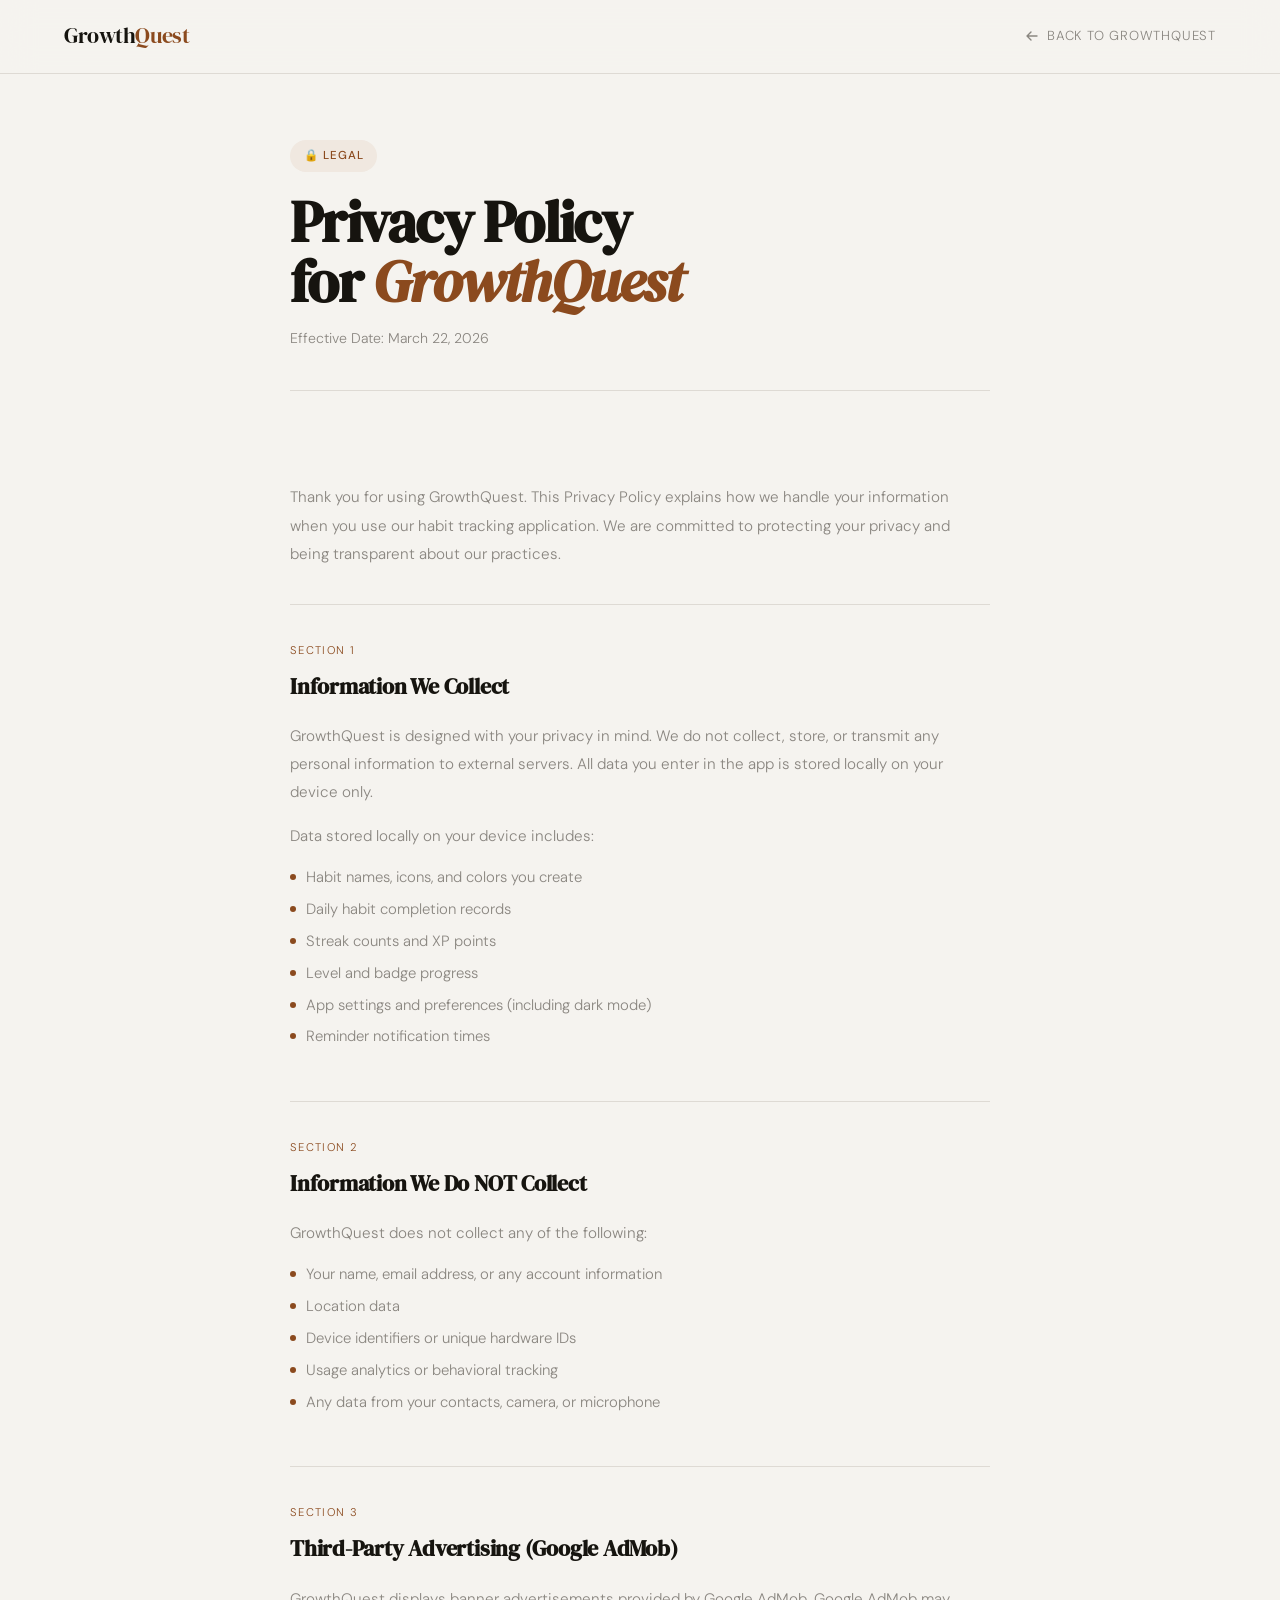
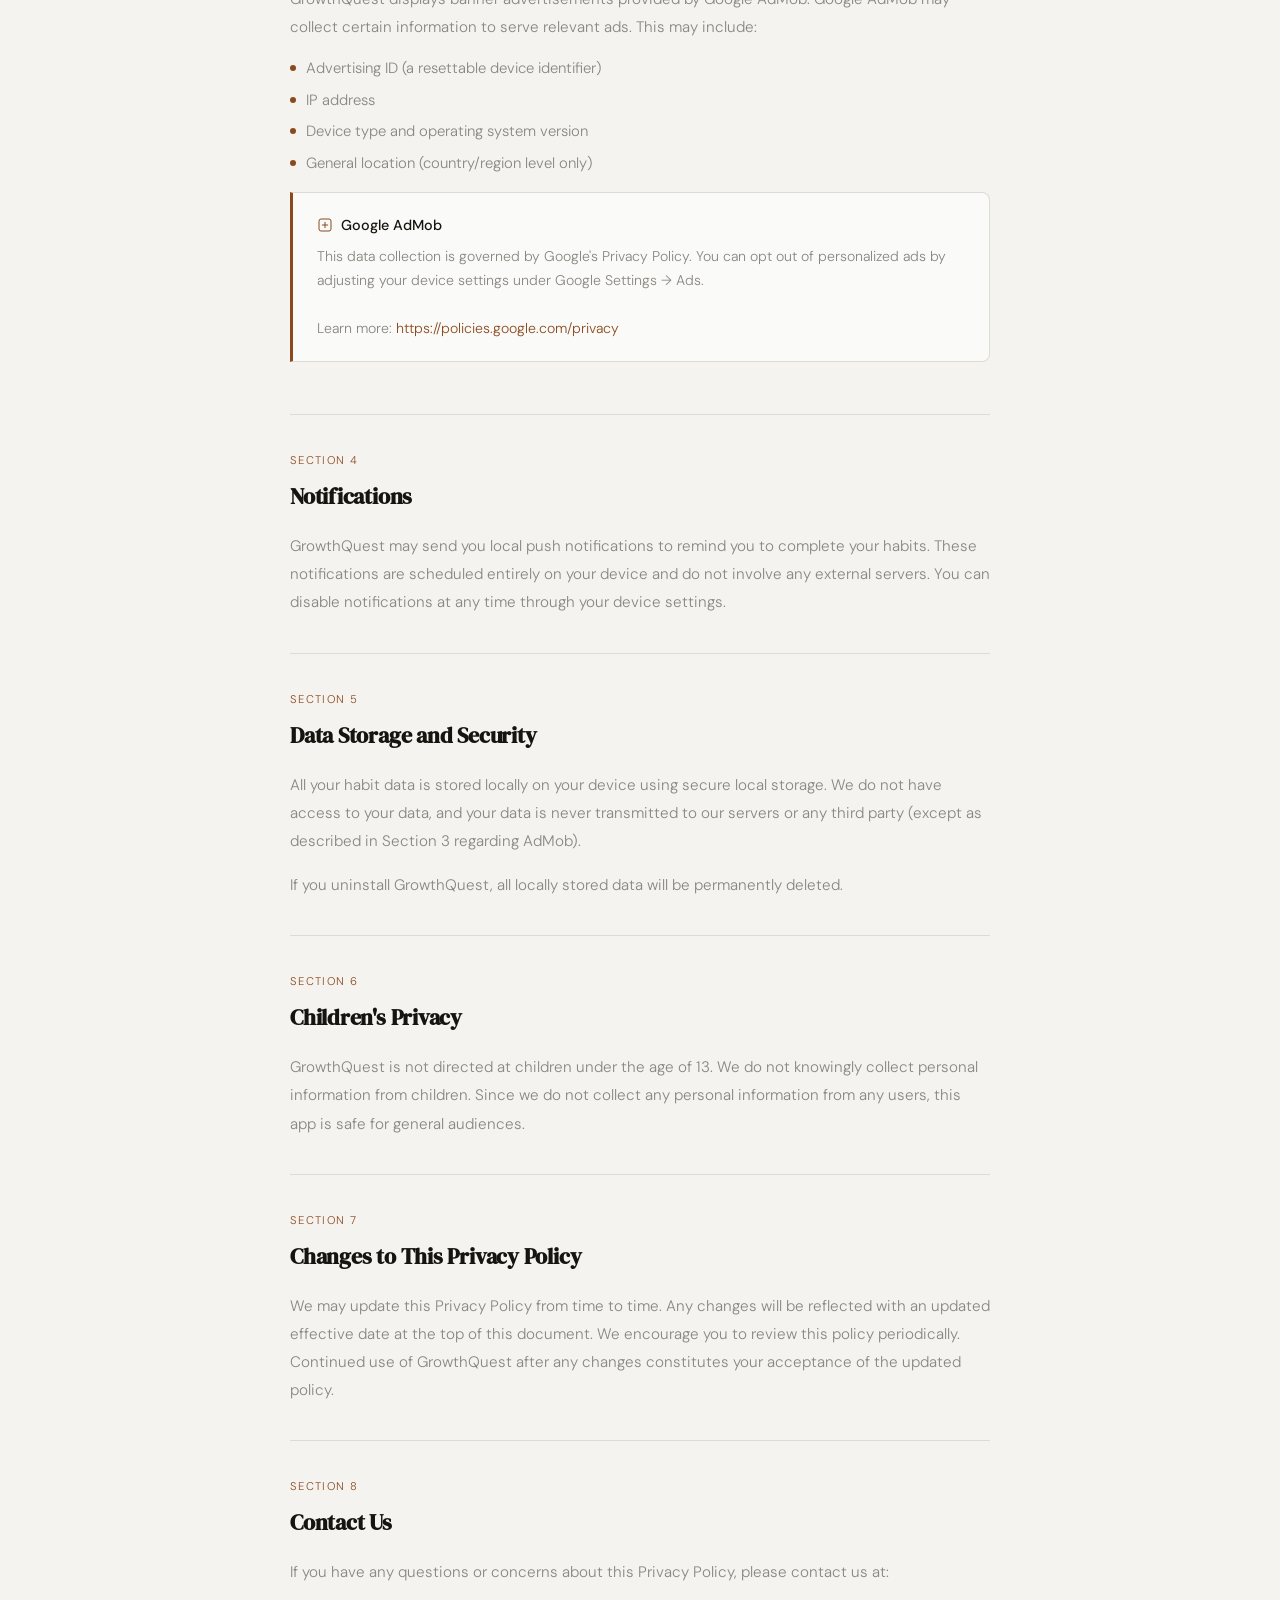
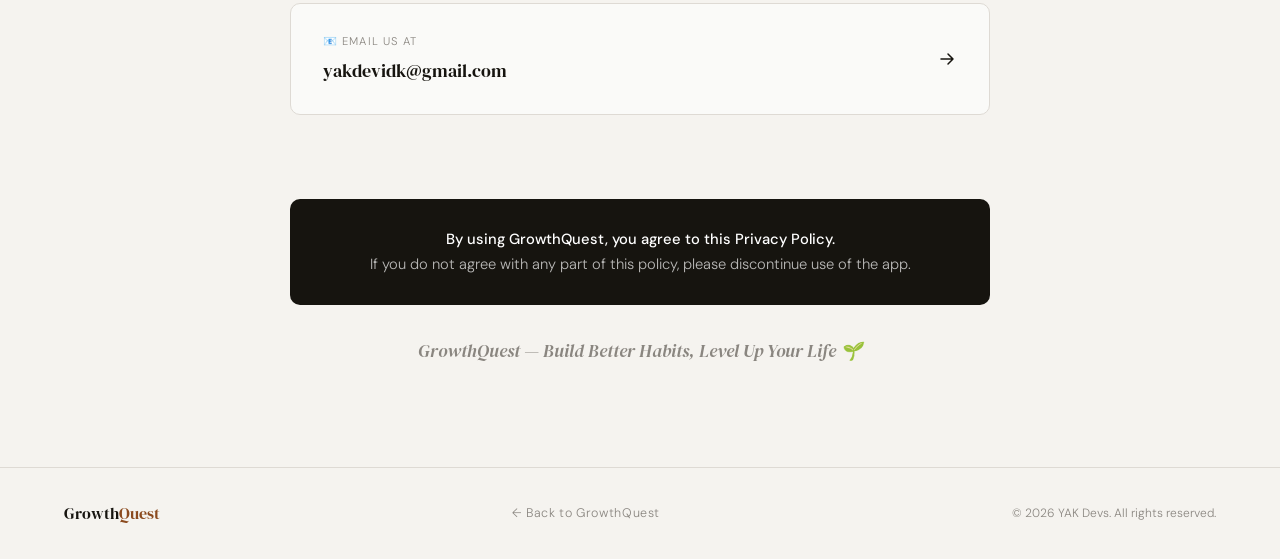
==== growthquest-privacy.html @ d99549c8 "Add files via upload" ====
<!DOCTYPE html>
<html lang="en">
<head>
  <meta charset="UTF-8"/>
  <meta name="viewport" content="width=device-width, initial-scale=1.0"/>
  <title>Privacy Policy – GrowthQuest</title>
  <link href="https://fonts.googleapis.com/css2?family=DM+Serif+Display:ital@0;1&family=DM+Sans:opsz,wght@9..40,300;9..40,400;9..40,500&display=swap" rel="stylesheet"/>
  <style>
    *, *::before, *::after { margin:0; padding:0; box-sizing:border-box; }
    :root {
      --bg: #f5f3ef;
      --ink: #16140f;
      --muted: #8a8680;
      --accent: #8b4a1e;
      --accent2: #c8b560;
      --accent-light: #f0e8e0;
      --border: #dedad4;
      --card: #fafaf8;
    }
    html { scroll-behavior: smooth; }
    body { background: var(--bg); color: var(--ink); font-family: 'DM Sans', sans-serif; font-weight: 300; line-height: 1.7; }

    nav { position: fixed; top:0; left:0; right:0; z-index:100; background: rgba(245,243,239,.92); backdrop-filter: blur(16px); border-bottom: 1px solid var(--border); padding: 18px 64px; display: flex; align-items: center; justify-content: space-between; }
    .nav-logo { font-family: 'DM Serif Display', serif; font-size: 1.35rem; letter-spacing: -.02em; color: var(--ink); text-decoration: none; }
    .nav-logo span { color: var(--accent); }
    .nav-back { display: inline-flex; align-items: center; gap: 8px; font-size: .82rem; letter-spacing: .06em; text-transform: uppercase; color: var(--muted); text-decoration: none; transition: color .2s; }
    .nav-back:hover { color: var(--ink); }
    .nav-back svg { transform: rotate(180deg); }

    .page-wrap { max-width: 780px; margin: 0 auto; padding: 140px 40px 100px; }

    .page-header { margin-bottom: 56px; padding-bottom: 40px; border-bottom: 1px solid var(--border); }
    .page-badge { display: inline-flex; align-items: center; gap: 8px; background: var(--accent-light); color: var(--accent); font-size: .72rem; font-weight: 500; letter-spacing: .08em; text-transform: uppercase; padding: 6px 14px; border-radius: 100px; margin-bottom: 20px; }
    .page-title { font-family: 'DM Serif Display', serif; font-size: clamp(2.4rem, 5vw, 3.6rem); letter-spacing: -.03em; line-height: 1.05; margin-bottom: 14px; }
    .page-title span { color: var(--accent); font-style: italic; }
    .page-meta { font-size: .88rem; color: var(--muted); }

    .policy-body { display: flex; flex-direction: column; gap: 0; }
    .policy-section { padding: 36px 0; border-bottom: 1px solid var(--border); }
    .policy-section:last-child { border-bottom: none; }
    .section-num { font-size: .7rem; letter-spacing: .12em; text-transform: uppercase; color: var(--accent); margin-bottom: 8px; }
    .section-heading { font-family: 'DM Serif Display', serif; font-size: 1.4rem; letter-spacing: -.01em; margin-bottom: 16px; }
    .policy-text { font-size: .95rem; color: var(--muted); line-height: 1.85; margin-bottom: 16px; }
    .policy-text:last-child { margin-bottom: 0; }
    .policy-list { list-style: none; display: flex; flex-direction: column; gap: 8px; margin: 16px 0; }
    .policy-list li { display: flex; align-items: flex-start; gap: 10px; font-size: .93rem; color: var(--muted); line-height: 1.6; }
    .policy-list li::before { content: ''; display: block; width: 6px; height: 6px; background: var(--accent); border-radius: 50%; margin-top: 8px; flex-shrink: 0; }

    .highlight-box { background: var(--card); border: 1px solid var(--border); border-left: 3px solid var(--accent); padding: 20px 24px; border-radius: 0 8px 8px 0; margin: 16px 0; }
    .highlight-box-title { font-weight: 500; font-size: .9rem; color: var(--ink); margin-bottom: 8px; display: flex; align-items: center; gap: 8px; }
    .highlight-box-body { font-size: .88rem; color: var(--muted); line-height: 1.7; }
    .highlight-box-body a { color: var(--accent); text-decoration: none; }
    .highlight-box-body a:hover { text-decoration: underline; }

    .contact-box { background: var(--card); border: 1px solid var(--border); border-radius: 10px; padding: 28px 32px; display: flex; align-items: center; justify-content: space-between; text-decoration: none; color: var(--ink); transition: border-color .2s, background .2s; margin-top: 16px; }
    .contact-box:hover { border-color: var(--accent); background: var(--accent-light); }
    .contact-box-label { font-size: .7rem; letter-spacing: .1em; text-transform: uppercase; color: var(--muted); margin-bottom: 4px; }
    .contact-box-email { font-family: 'DM Serif Display', serif; font-size: 1.15rem; }

    .agree-box { background: var(--ink); color: #fff; border-radius: 10px; padding: 28px 32px; margin-top: 48px; text-align: center; }
    .agree-box p { font-size: .92rem; color: rgba(255,255,255,.7); line-height: 1.7; }
    .agree-box strong { color: #fff; font-weight: 500; }

    .tagline { text-align: center; padding: 32px 0 0; font-family: 'DM Serif Display', serif; font-size: 1.1rem; color: var(--muted); font-style: italic; }

    footer { border-top: 1px solid var(--border); padding: 32px 64px; display: flex; justify-content: space-between; align-items: center; flex-wrap: wrap; gap: 12px; }
    .footer-logo { font-family: 'DM Serif Display', serif; font-size: 1rem; }
    .footer-logo span { color: var(--accent); }
    .footer-copy { font-size: .75rem; color: var(--muted); }
    .footer-back { font-size: .78rem; letter-spacing: .05em; color: var(--muted); text-decoration: none; transition: color .2s; }
    .footer-back:hover { color: var(--ink); }

    @media(max-width:700px){
      nav { padding: 16px 24px; }
      .page-wrap { padding: 110px 24px 80px; }
      footer { padding: 24px; flex-direction: column; text-align: center; }
    }
  </style>
</head>
<body>

<nav>
  <a href="growthquest.html" class="nav-logo">Growth<span>Quest</span></a>
  <a href="growthquest.html" class="nav-back">
    <svg width="14" height="14" viewBox="0 0 14 14" fill="none"><path d="M2 7h10M8 3l4 4-4 4" stroke="currentColor" stroke-width="1.4" stroke-linecap="round" stroke-linejoin="round"/></svg>
    Back to GrowthQuest
  </a>
</nav>

<div class="page-wrap">

  <div class="page-header">
    <div class="page-badge">🔒 Legal</div>
    <h1 class="page-title">Privacy Policy<br>for <span>GrowthQuest</span></h1>
    <p class="page-meta">Effective Date: March 22, 2026</p>
  </div>

  <div class="policy-body">

    <div class="policy-section">
      <p class="policy-text">Thank you for using GrowthQuest. This Privacy Policy explains how we handle your information when you use our habit tracking application. We are committed to protecting your privacy and being transparent about our practices.</p>
    </div>

    <div class="policy-section">
      <div class="section-num">Section 1</div>
      <h2 class="section-heading">Information We Collect</h2>
      <p class="policy-text">GrowthQuest is designed with your privacy in mind. We do not collect, store, or transmit any personal information to external servers. All data you enter in the app is stored locally on your device only.</p>
      <p class="policy-text">Data stored locally on your device includes:</p>
      <ul class="policy-list">
        <li>Habit names, icons, and colors you create</li>
        <li>Daily habit completion records</li>
        <li>Streak counts and XP points</li>
        <li>Level and badge progress</li>
        <li>App settings and preferences (including dark mode)</li>
        <li>Reminder notification times</li>
      </ul>
    </div>

    <div class="policy-section">
      <div class="section-num">Section 2</div>
      <h2 class="section-heading">Information We Do NOT Collect</h2>
      <p class="policy-text">GrowthQuest does not collect any of the following:</p>
      <ul class="policy-list">
        <li>Your name, email address, or any account information</li>
        <li>Location data</li>
        <li>Device identifiers or unique hardware IDs</li>
        <li>Usage analytics or behavioral tracking</li>
        <li>Any data from your contacts, camera, or microphone</li>
      </ul>
    </div>

    <div class="policy-section">
      <div class="section-num">Section 3</div>
      <h2 class="section-heading">Third-Party Advertising (Google AdMob)</h2>
      <p class="policy-text">GrowthQuest displays banner advertisements provided by Google AdMob. Google AdMob may collect certain information to serve relevant ads. This may include:</p>
      <ul class="policy-list">
        <li>Advertising ID (a resettable device identifier)</li>
        <li>IP address</li>
        <li>Device type and operating system version</li>
        <li>General location (country/region level only)</li>
      </ul>
      <div class="highlight-box">
        <div class="highlight-box-title">
          <svg width="16" height="16" viewBox="0 0 24 24" fill="none"><rect x="3" y="3" width="18" height="18" rx="3" stroke="#8b4a1e" stroke-width="1.5"/><path d="M8 12h8M12 8v8" stroke="#8b4a1e" stroke-width="1.5" stroke-linecap="round"/></svg>
          Google AdMob
        </div>
        <div class="highlight-box-body">
          This data collection is governed by Google's Privacy Policy. You can opt out of personalized ads by adjusting your device settings under Google Settings → Ads.
          <br/><br/>
          Learn more: <a href="https://policies.google.com/privacy" target="_blank">https://policies.google.com/privacy</a>
        </div>
      </div>
    </div>

    <div class="policy-section">
      <div class="section-num">Section 4</div>
      <h2 class="section-heading">Notifications</h2>
      <p class="policy-text">GrowthQuest may send you local push notifications to remind you to complete your habits. These notifications are scheduled entirely on your device and do not involve any external servers. You can disable notifications at any time through your device settings.</p>
    </div>

    <div class="policy-section">
      <div class="section-num">Section 5</div>
      <h2 class="section-heading">Data Storage and Security</h2>
      <p class="policy-text">All your habit data is stored locally on your device using secure local storage. We do not have access to your data, and your data is never transmitted to our servers or any third party (except as described in Section 3 regarding AdMob).</p>
      <p class="policy-text">If you uninstall GrowthQuest, all locally stored data will be permanently deleted.</p>
    </div>

    <div class="policy-section">
      <div class="section-num">Section 6</div>
      <h2 class="section-heading">Children's Privacy</h2>
      <p class="policy-text">GrowthQuest is not directed at children under the age of 13. We do not knowingly collect personal information from children. Since we do not collect any personal information from any users, this app is safe for general audiences.</p>
    </div>

    <div class="policy-section">
      <div class="section-num">Section 7</div>
      <h2 class="section-heading">Changes to This Privacy Policy</h2>
      <p class="policy-text">We may update this Privacy Policy from time to time. Any changes will be reflected with an updated effective date at the top of this document. We encourage you to review this policy periodically. Continued use of GrowthQuest after any changes constitutes your acceptance of the updated policy.</p>
    </div>

    <div class="policy-section">
      <div class="section-num">Section 8</div>
      <h2 class="section-heading">Contact Us</h2>
      <p class="policy-text">If you have any questions or concerns about this Privacy Policy, please contact us at:</p>
      <a href="mailto:yakdevidk@gmail.com" class="contact-box">
        <div>
          <div class="contact-box-label">📧 Email us at</div>
          <div class="contact-box-email">yakdevidk@gmail.com</div>
        </div>
        <svg width="20" height="20" viewBox="0 0 20 20" fill="none"><path d="M4 10h12M11 5l5 5-5 5" stroke="currentColor" stroke-width="1.5" stroke-linecap="round" stroke-linejoin="round"/></svg>
      </a>
    </div>

  </div>

  <div class="agree-box">
    <p><strong>By using GrowthQuest, you agree to this Privacy Policy.</strong><br/>If you do not agree with any part of this policy, please discontinue use of the app.</p>
  </div>

  <div class="tagline">GrowthQuest — Build Better Habits, Level Up Your Life 🌱</div>

</div>

<footer>
  <div class="footer-logo">Growth<span>Quest</span></div>
  <a href="growthquest.html" class="footer-back">← Back to GrowthQuest</a>
  <div class="footer-copy">© 2026 YAK Devs. All rights reserved.</div>
</footer>

</body>
</html>
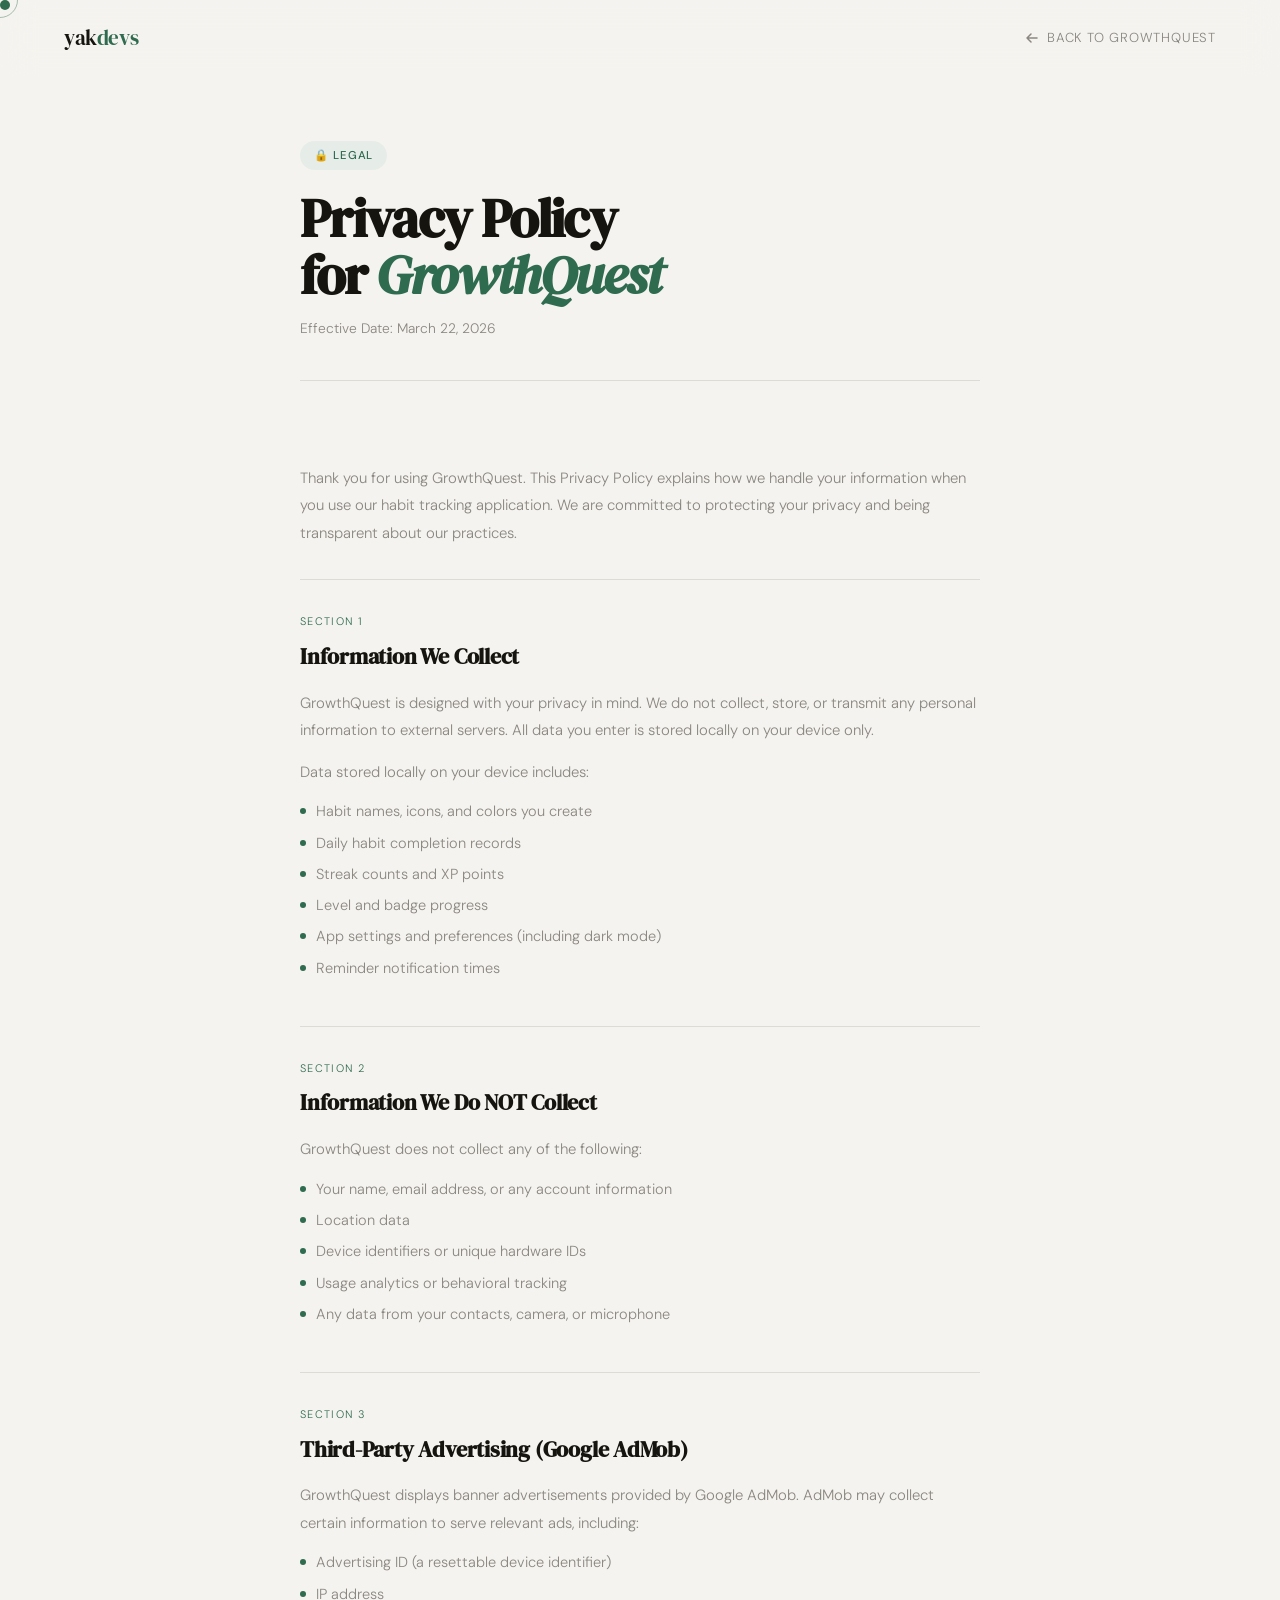
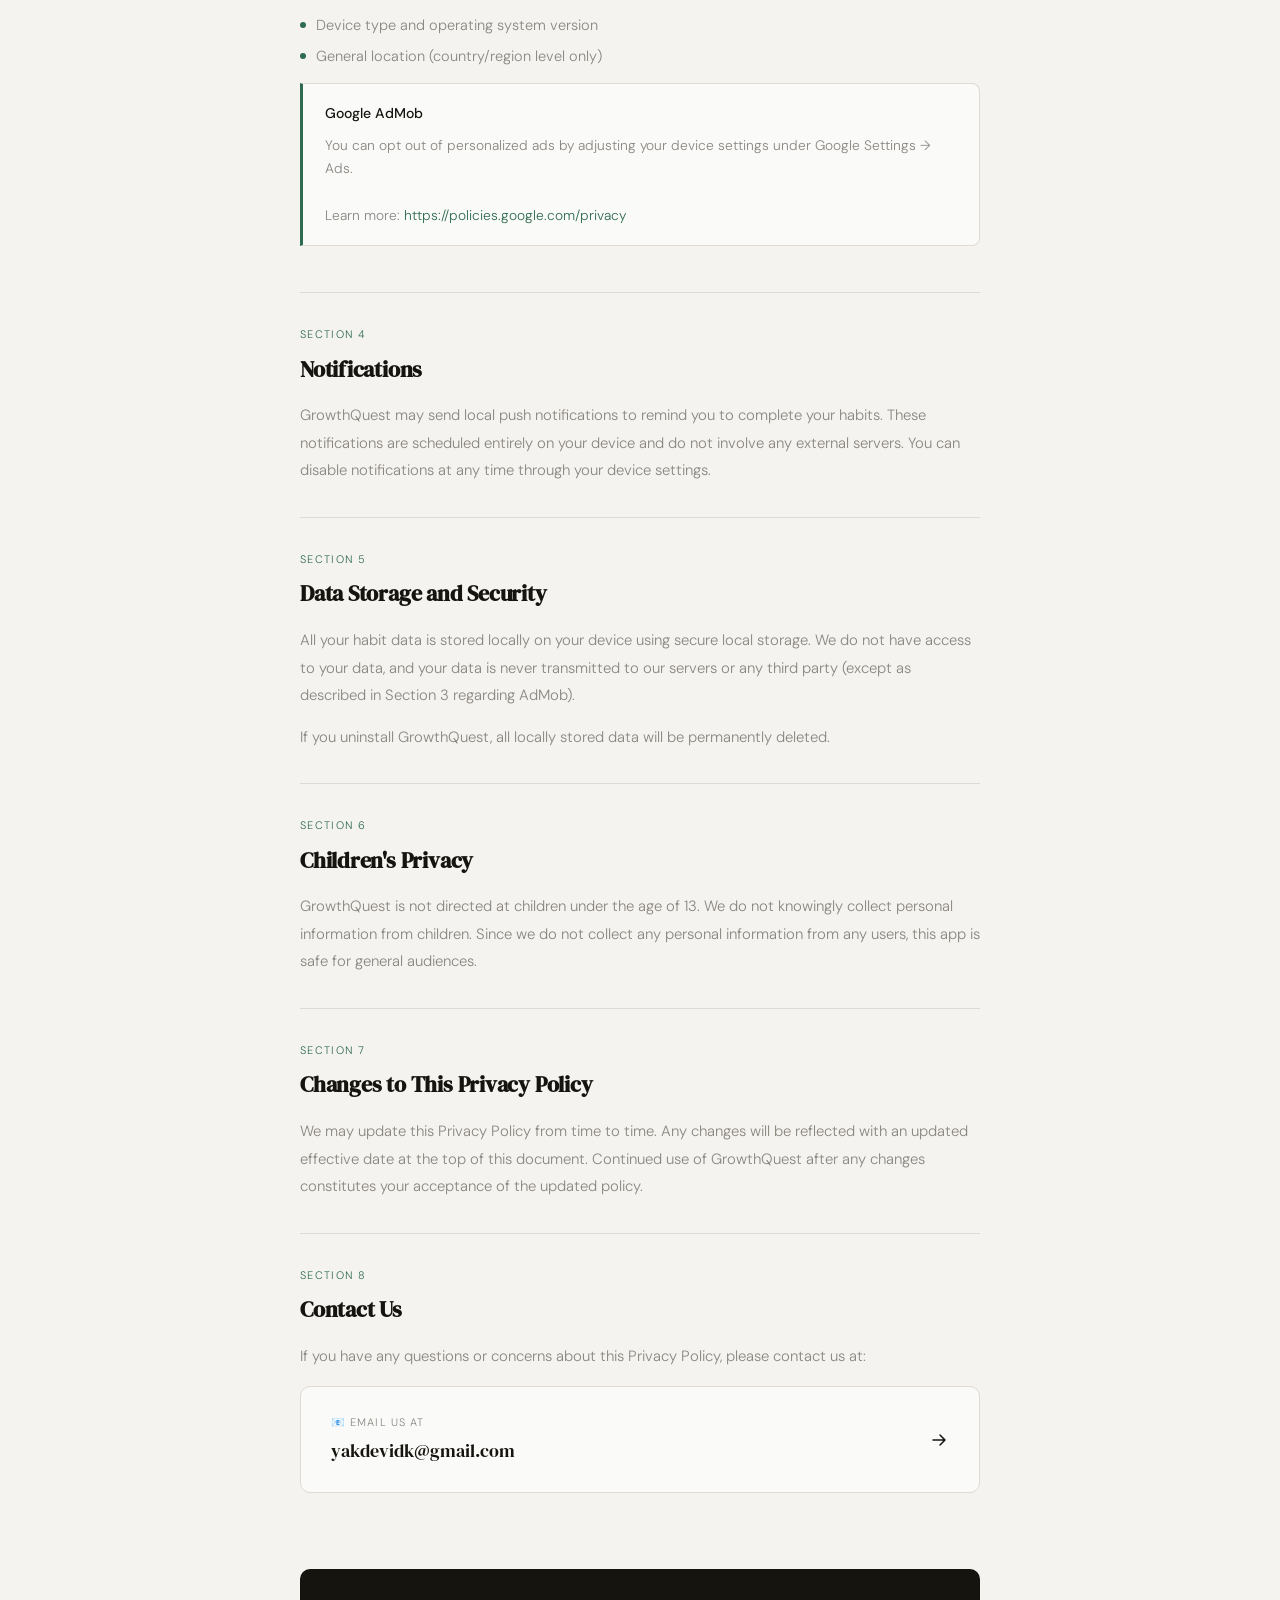
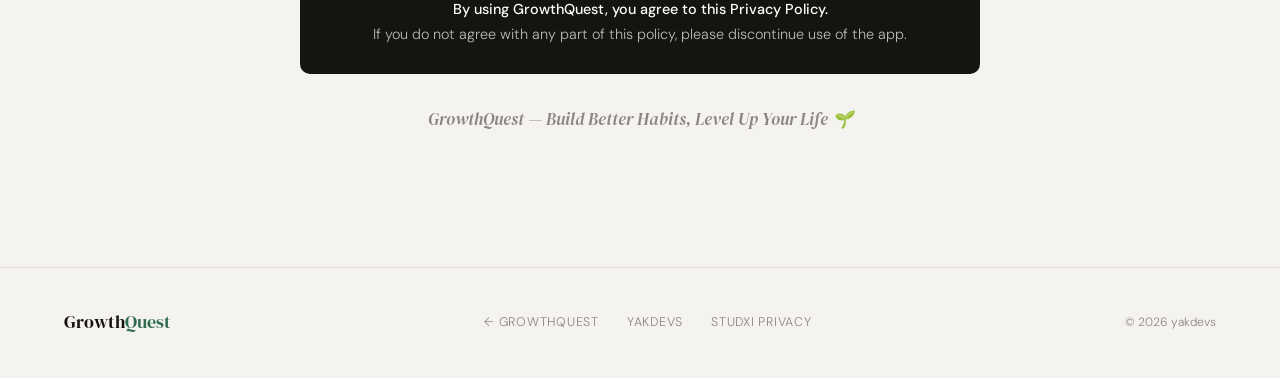
==== commit aded0e9b: "my local website version" ====
--- a/growthquest-privacy.html
+++ b/growthquest-privacy.html
@@ -3,86 +3,21 @@
 <head>
   <meta charset="UTF-8"/>
   <meta name="viewport" content="width=device-width, initial-scale=1.0"/>
-  <title>Privacy Policy – GrowthQuest</title>
+  <title>Privacy Policy | GrowthQuest</title>
+  <meta name="description" content="GrowthQuest Privacy Policy — your habit data stays on your device. No personal information collected or shared."/>
+  <link rel="preconnect" href="https://fonts.googleapis.com"/>
   <link href="https://fonts.googleapis.com/css2?family=DM+Serif+Display:ital@0;1&family=DM+Sans:opsz,wght@9..40,300;9..40,400;9..40,500&display=swap" rel="stylesheet"/>
-  <style>
-    *, *::before, *::after { margin:0; padding:0; box-sizing:border-box; }
-    :root {
-      --bg: #f5f3ef;
-      --ink: #16140f;
-      --muted: #8a8680;
-      --accent: #8b4a1e;
-      --accent2: #c8b560;
-      --accent-light: #f0e8e0;
-      --border: #dedad4;
-      --card: #fafaf8;
-    }
-    html { scroll-behavior: smooth; }
-    body { background: var(--bg); color: var(--ink); font-family: 'DM Sans', sans-serif; font-weight: 300; line-height: 1.7; }
-
-    nav { position: fixed; top:0; left:0; right:0; z-index:100; background: rgba(245,243,239,.92); backdrop-filter: blur(16px); border-bottom: 1px solid var(--border); padding: 18px 64px; display: flex; align-items: center; justify-content: space-between; }
-    .nav-logo { font-family: 'DM Serif Display', serif; font-size: 1.35rem; letter-spacing: -.02em; color: var(--ink); text-decoration: none; }
-    .nav-logo span { color: var(--accent); }
-    .nav-back { display: inline-flex; align-items: center; gap: 8px; font-size: .82rem; letter-spacing: .06em; text-transform: uppercase; color: var(--muted); text-decoration: none; transition: color .2s; }
-    .nav-back:hover { color: var(--ink); }
-    .nav-back svg { transform: rotate(180deg); }
-
-    .page-wrap { max-width: 780px; margin: 0 auto; padding: 140px 40px 100px; }
-
-    .page-header { margin-bottom: 56px; padding-bottom: 40px; border-bottom: 1px solid var(--border); }
-    .page-badge { display: inline-flex; align-items: center; gap: 8px; background: var(--accent-light); color: var(--accent); font-size: .72rem; font-weight: 500; letter-spacing: .08em; text-transform: uppercase; padding: 6px 14px; border-radius: 100px; margin-bottom: 20px; }
-    .page-title { font-family: 'DM Serif Display', serif; font-size: clamp(2.4rem, 5vw, 3.6rem); letter-spacing: -.03em; line-height: 1.05; margin-bottom: 14px; }
-    .page-title span { color: var(--accent); font-style: italic; }
-    .page-meta { font-size: .88rem; color: var(--muted); }
-
-    .policy-body { display: flex; flex-direction: column; gap: 0; }
-    .policy-section { padding: 36px 0; border-bottom: 1px solid var(--border); }
-    .policy-section:last-child { border-bottom: none; }
-    .section-num { font-size: .7rem; letter-spacing: .12em; text-transform: uppercase; color: var(--accent); margin-bottom: 8px; }
-    .section-heading { font-family: 'DM Serif Display', serif; font-size: 1.4rem; letter-spacing: -.01em; margin-bottom: 16px; }
-    .policy-text { font-size: .95rem; color: var(--muted); line-height: 1.85; margin-bottom: 16px; }
-    .policy-text:last-child { margin-bottom: 0; }
-    .policy-list { list-style: none; display: flex; flex-direction: column; gap: 8px; margin: 16px 0; }
-    .policy-list li { display: flex; align-items: flex-start; gap: 10px; font-size: .93rem; color: var(--muted); line-height: 1.6; }
-    .policy-list li::before { content: ''; display: block; width: 6px; height: 6px; background: var(--accent); border-radius: 50%; margin-top: 8px; flex-shrink: 0; }
-
-    .highlight-box { background: var(--card); border: 1px solid var(--border); border-left: 3px solid var(--accent); padding: 20px 24px; border-radius: 0 8px 8px 0; margin: 16px 0; }
-    .highlight-box-title { font-weight: 500; font-size: .9rem; color: var(--ink); margin-bottom: 8px; display: flex; align-items: center; gap: 8px; }
-    .highlight-box-body { font-size: .88rem; color: var(--muted); line-height: 1.7; }
-    .highlight-box-body a { color: var(--accent); text-decoration: none; }
-    .highlight-box-body a:hover { text-decoration: underline; }
-
-    .contact-box { background: var(--card); border: 1px solid var(--border); border-radius: 10px; padding: 28px 32px; display: flex; align-items: center; justify-content: space-between; text-decoration: none; color: var(--ink); transition: border-color .2s, background .2s; margin-top: 16px; }
-    .contact-box:hover { border-color: var(--accent); background: var(--accent-light); }
-    .contact-box-label { font-size: .7rem; letter-spacing: .1em; text-transform: uppercase; color: var(--muted); margin-bottom: 4px; }
-    .contact-box-email { font-family: 'DM Serif Display', serif; font-size: 1.15rem; }
-
-    .agree-box { background: var(--ink); color: #fff; border-radius: 10px; padding: 28px 32px; margin-top: 48px; text-align: center; }
-    .agree-box p { font-size: .92rem; color: rgba(255,255,255,.7); line-height: 1.7; }
-    .agree-box strong { color: #fff; font-weight: 500; }
-
-    .tagline { text-align: center; padding: 32px 0 0; font-family: 'DM Serif Display', serif; font-size: 1.1rem; color: var(--muted); font-style: italic; }
-
-    footer { border-top: 1px solid var(--border); padding: 32px 64px; display: flex; justify-content: space-between; align-items: center; flex-wrap: wrap; gap: 12px; }
-    .footer-logo { font-family: 'DM Serif Display', serif; font-size: 1rem; }
-    .footer-logo span { color: var(--accent); }
-    .footer-copy { font-size: .75rem; color: var(--muted); }
-    .footer-back { font-size: .78rem; letter-spacing: .05em; color: var(--muted); text-decoration: none; transition: color .2s; }
-    .footer-back:hover { color: var(--ink); }
-
-    @media(max-width:700px){
-      nav { padding: 16px 24px; }
-      .page-wrap { padding: 110px 24px 80px; }
-      footer { padding: 24px; flex-direction: column; text-align: center; }
-    }
-  </style>
+  <link rel="stylesheet" href="style.css"/>
 </head>
 <body>
 
-<nav>
-  <a href="growthquest.html" class="nav-logo">Growth<span>Quest</span></a>
+<div class="cursor" id="cursor"></div>
+<div class="cursor-ring" id="cursorRing"></div>
+
+<nav id="navbar">
+  <a href="index.html" class="nav-logo">yak<span>devs</span></a>
   <a href="growthquest.html" class="nav-back">
-    <svg width="14" height="14" viewBox="0 0 14 14" fill="none"><path d="M2 7h10M8 3l4 4-4 4" stroke="currentColor" stroke-width="1.4" stroke-linecap="round" stroke-linejoin="round"/></svg>
+    <svg width="14" height="14" viewBox="0 0 14 14" fill="none"><path d="M2 7h10M8 3l4 4-4 4" stroke="currentColor" stroke-width="1.5" stroke-linecap="round" stroke-linejoin="round"/></svg>
     Back to GrowthQuest
   </a>
 </nav>
@@ -104,7 +39,7 @@
     <div class="policy-section">
       <div class="section-num">Section 1</div>
       <h2 class="section-heading">Information We Collect</h2>
-      <p class="policy-text">GrowthQuest is designed with your privacy in mind. We do not collect, store, or transmit any personal information to external servers. All data you enter in the app is stored locally on your device only.</p>
+      <p class="policy-text">GrowthQuest is designed with your privacy in mind. We do not collect, store, or transmit any personal information to external servers. All data you enter is stored locally on your device only.</p>
       <p class="policy-text">Data stored locally on your device includes:</p>
       <ul class="policy-list">
         <li>Habit names, icons, and colors you create</li>
@@ -132,7 +67,7 @@
     <div class="policy-section">
       <div class="section-num">Section 3</div>
       <h2 class="section-heading">Third-Party Advertising (Google AdMob)</h2>
-      <p class="policy-text">GrowthQuest displays banner advertisements provided by Google AdMob. Google AdMob may collect certain information to serve relevant ads. This may include:</p>
+      <p class="policy-text">GrowthQuest displays banner advertisements provided by Google AdMob. AdMob may collect certain information to serve relevant ads, including:</p>
       <ul class="policy-list">
         <li>Advertising ID (a resettable device identifier)</li>
         <li>IP address</li>
@@ -140,14 +75,10 @@
         <li>General location (country/region level only)</li>
       </ul>
       <div class="highlight-box">
-        <div class="highlight-box-title">
-          <svg width="16" height="16" viewBox="0 0 24 24" fill="none"><rect x="3" y="3" width="18" height="18" rx="3" stroke="#8b4a1e" stroke-width="1.5"/><path d="M8 12h8M12 8v8" stroke="#8b4a1e" stroke-width="1.5" stroke-linecap="round"/></svg>
-          Google AdMob
-        </div>
+        <div class="highlight-box-title">Google AdMob</div>
         <div class="highlight-box-body">
-          This data collection is governed by Google's Privacy Policy. You can opt out of personalized ads by adjusting your device settings under Google Settings → Ads.
-          <br/><br/>
-          Learn more: <a href="https://policies.google.com/privacy" target="_blank">https://policies.google.com/privacy</a>
+          You can opt out of personalized ads by adjusting your device settings under Google Settings → Ads.
+          <br/><br/>Learn more: <a href="https://policies.google.com/privacy" target="_blank">https://policies.google.com/privacy</a>
         </div>
       </div>
     </div>
@@ -155,7 +86,7 @@
     <div class="policy-section">
       <div class="section-num">Section 4</div>
       <h2 class="section-heading">Notifications</h2>
-      <p class="policy-text">GrowthQuest may send you local push notifications to remind you to complete your habits. These notifications are scheduled entirely on your device and do not involve any external servers. You can disable notifications at any time through your device settings.</p>
+      <p class="policy-text">GrowthQuest may send local push notifications to remind you to complete your habits. These notifications are scheduled entirely on your device and do not involve any external servers. You can disable notifications at any time through your device settings.</p>
     </div>
 
     <div class="policy-section">
@@ -174,7 +105,7 @@
     <div class="policy-section">
       <div class="section-num">Section 7</div>
       <h2 class="section-heading">Changes to This Privacy Policy</h2>
-      <p class="policy-text">We may update this Privacy Policy from time to time. Any changes will be reflected with an updated effective date at the top of this document. We encourage you to review this policy periodically. Continued use of GrowthQuest after any changes constitutes your acceptance of the updated policy.</p>
+      <p class="policy-text">We may update this Privacy Policy from time to time. Any changes will be reflected with an updated effective date at the top of this document. Continued use of GrowthQuest after any changes constitutes your acceptance of the updated policy.</p>
     </div>
 
     <div class="policy-section">
@@ -196,15 +127,20 @@
     <p><strong>By using GrowthQuest, you agree to this Privacy Policy.</strong><br/>If you do not agree with any part of this policy, please discontinue use of the app.</p>
   </div>
 
-  <div class="tagline">GrowthQuest — Build Better Habits, Level Up Your Life 🌱</div>
+  <p style="text-align:center;padding:32px 0;font-family:'DM Serif Display',serif;font-size:1.05rem;color:var(--muted);font-style:italic">GrowthQuest — Build Better Habits, Level Up Your Life 🌱</p>
 
 </div>
 
 <footer>
   <div class="footer-logo">Growth<span>Quest</span></div>
-  <a href="growthquest.html" class="footer-back">← Back to GrowthQuest</a>
-  <div class="footer-copy">© 2026 YAK Devs. All rights reserved.</div>
+  <div class="footer-links">
+    <a href="growthquest.html" class="footer-link">← GrowthQuest</a>
+    <a href="index.html" class="footer-link">yakdevs</a>
+    <a href="privacy-policy.html" class="footer-link">StudXi Privacy</a>
+  </div>
+  <span class="footer-copy">© 2026 yakdevs</span>
 </footer>
 
+<script src="main.js"></script>
 </body>
 </html>
--- a/style.css
+++ b/style.css
@@ -0,0 +1,300 @@
+/* ============================================================
+   YAKDEVS — Shared Stylesheet
+   Used by: index.html, studxi.html, growthquest.html,
+            privacy-policy.html, growthquest-privacy.html
+   ============================================================ */
+
+*, *::before, *::after { margin: 0; padding: 0; box-sizing: border-box; }
+
+:root {
+  --bg:           #f5f3ef;
+  --ink:          #16140f;
+  --muted:        #8a8680;
+  --accent:       #2e6b4f;
+  --accent2:      #c8b560;
+  --accent-light: #e6ede9;
+  --border:       #dedad4;
+  --card:         #fafaf8;
+}
+
+html { scroll-behavior: smooth; }
+
+body {
+  background: var(--bg);
+  color: var(--ink);
+  font-family: 'DM Sans', sans-serif;
+  font-weight: 300;
+  line-height: 1.7;
+  overflow-x: hidden;
+  cursor: none;
+}
+
+/* ─── CURSOR ─────────────────────────────────── */
+.cursor {
+  width: 10px; height: 10px;
+  background: var(--accent); border-radius: 50%;
+  position: fixed; top: 0; left: 0;
+  pointer-events: none; z-index: 9999;
+  transition: transform .15s ease;
+}
+.cursor-ring {
+  width: 36px; height: 36px;
+  border: 1.5px solid var(--accent); border-radius: 50%;
+  position: fixed; top: 0; left: 0;
+  pointer-events: none; z-index: 9998; opacity: .4;
+}
+
+/* ─── NAVBAR ──────────────────────────────────── */
+nav {
+  position: fixed; top: 0; left: 0; right: 0;
+  display: flex; align-items: center; justify-content: space-between;
+  padding: 20px 64px;
+  background: rgba(245,243,239,.92);
+  backdrop-filter: blur(16px);
+  z-index: 100;
+  border-bottom: 1px solid transparent;
+  transition: border-color .3s, padding .3s;
+}
+nav.scrolled { border-color: var(--border); padding: 14px 64px; }
+
+.nav-logo {
+  font-family: 'DM Serif Display', serif;
+  font-size: 1.3rem; letter-spacing: -.02em;
+  color: var(--ink); text-decoration: none;
+}
+.nav-logo span { color: var(--accent); }
+
+.nav-links { display: flex; gap: 36px; list-style: none; }
+.nav-links a {
+  font-size: .82rem; font-weight: 400;
+  letter-spacing: .07em; text-transform: uppercase;
+  color: var(--muted); text-decoration: none; transition: color .2s;
+}
+.nav-links a:hover { color: var(--ink); }
+
+.nav-cta {
+  display: inline-flex; align-items: center; gap: 8px;
+  padding: 9px 20px; border: 1px solid var(--ink);
+  font-size: .78rem; letter-spacing: .06em; text-transform: uppercase;
+  color: var(--ink); text-decoration: none;
+  transition: background .2s, color .2s;
+}
+.nav-cta:hover { background: var(--ink); color: var(--bg); }
+
+.nav-back {
+  display: inline-flex; align-items: center; gap: 8px;
+  font-size: .82rem; letter-spacing: .06em; text-transform: uppercase;
+  color: var(--muted); text-decoration: none; transition: color .2s, gap .2s;
+}
+.nav-back:hover { color: var(--ink); gap: 14px; }
+.nav-back svg { transform: rotate(180deg); }
+
+/* ─── SECTION LABELS ─────────────────────────── */
+.section-label {
+  font-size: .72rem; letter-spacing: .14em; text-transform: uppercase;
+  color: var(--accent); display: flex; align-items: center; gap: 10px;
+  margin-bottom: 12px;
+}
+.section-label::before {
+  content: ''; display: block; width: 24px; height: 1px; background: var(--accent);
+}
+.section-label.center { justify-content: center; }
+.section-label.center::before { display: none; }
+
+.section-title {
+  font-family: 'DM Serif Display', serif;
+  font-size: clamp(2rem, 3.5vw, 2.8rem);
+  letter-spacing: -.02em; line-height: 1.1;
+}
+
+/* ─── BUTTONS ─────────────────────────────────── */
+.btn-primary {
+  display: inline-flex; align-items: center; gap: 10px;
+  padding: 14px 30px; background: var(--ink); color: var(--bg);
+  font-size: .88rem; letter-spacing: .04em; text-decoration: none;
+  transition: background .2s, gap .2s;
+}
+.btn-primary:hover { background: var(--accent); gap: 16px; }
+
+.btn-ghost {
+  display: inline-flex; align-items: center; gap: 8px;
+  font-size: .85rem; letter-spacing: .04em;
+  color: var(--muted); text-decoration: none; transition: color .2s, gap .2s;
+}
+.btn-ghost:hover { color: var(--ink); gap: 14px; }
+
+.btn-play {
+  display: inline-flex; align-items: center; gap: 12px;
+  padding: 14px 28px; background: var(--ink); color: var(--bg);
+  border-radius: 10px; text-decoration: none;
+  transition: background .2s, transform .2s;
+}
+.btn-play:hover { background: var(--accent); transform: translateY(-2px); }
+.btn-play-icon {
+  width: 32px; height: 32px; background: rgba(255,255,255,.15);
+  border-radius: 6px; display: flex; align-items: center; justify-content: center; flex-shrink: 0;
+}
+.btn-play-text { display: flex; flex-direction: column; }
+.btn-play-label { font-size: .6rem; opacity: .7; letter-spacing: .07em; text-transform: uppercase; }
+.btn-play-store { font-size: .95rem; font-weight: 600; }
+
+.btn-outline {
+  display: inline-flex; align-items: center; gap: 8px;
+  padding: 13px 24px; border: 1px solid var(--border);
+  color: var(--muted); text-decoration: none;
+  transition: border-color .2s, color .2s;
+}
+.btn-outline:hover { border-color: var(--ink); color: var(--ink); }
+
+/* ─── PHONE MOCKUP (shared) ───────────────────── */
+.phone-wrap {
+  display: flex; justify-content: center; align-items: center;
+}
+.phone {
+  width: 240px; background: var(--ink);
+  border-radius: 36px; padding: 14px;
+  box-shadow: 0 40px 80px rgba(0,0,0,.16);
+}
+.phone-notch {
+  width: 68px; height: 18px; background: #0a0a08;
+  border-radius: 20px; margin: 0 auto 14px;
+}
+.phone-screen {
+  border-radius: 20px; padding: 18px; min-height: 360px;
+  background: #f0f4ff;
+}
+
+/* ─── MARQUEE ────────────────────────────────── */
+.marquee-wrap {
+  border-top: 1px solid var(--border); border-bottom: 1px solid var(--border);
+  padding: 17px 0; overflow: hidden; background: var(--ink);
+}
+.marquee-track { display: flex; animation: marquee 22s linear infinite; width: max-content; }
+.marquee-item {
+  display: flex; align-items: center; gap: 20px; padding: 0 28px;
+  font-family: 'DM Serif Display', serif; font-size: 1rem;
+  color: rgba(255,255,255,.38); white-space: nowrap;
+}
+.marquee-item span { color: var(--accent2); font-style: italic; }
+.marquee-sep { width: 4px; height: 4px; background: var(--accent2); border-radius: 50%; flex-shrink: 0; }
+
+/* ─── CONTACT FORM ───────────────────────────── */
+.form-row { display: grid; grid-template-columns: 1fr 1fr; gap: 2px; margin-bottom: 2px; }
+.field {
+  display: flex; flex-direction: column;
+  background: var(--card); border: 1px solid var(--border);
+  padding: 18px 22px 14px; transition: border-color .2s;
+}
+.field:focus-within { border-color: var(--accent); }
+.field label { font-size: .67rem; letter-spacing: .1em; text-transform: uppercase; color: var(--muted); margin-bottom: 5px; }
+.field input, .field textarea {
+  background: none; border: none; outline: none;
+  font-family: 'DM Sans', sans-serif; font-size: .93rem;
+  color: var(--ink); line-height: 1.5; resize: none;
+}
+.field input::placeholder, .field textarea::placeholder { color: var(--border); }
+.field-full { grid-column: 1/-1; }
+.form-footer {
+  display: flex; align-items: center; justify-content: space-between;
+  background: var(--card); border: 1px solid var(--border);
+  border-top: none; padding: 18px 22px;
+}
+.form-note { font-size: .78rem; color: var(--muted); }
+.btn-send {
+  display: inline-flex; align-items: center; gap: 10px;
+  padding: 11px 26px; background: var(--ink); color: var(--bg);
+  font-family: 'DM Sans', sans-serif; font-size: .85rem;
+  letter-spacing: .04em; border: none; cursor: none;
+  transition: background .2s, gap .2s;
+}
+.btn-send:hover { background: var(--accent); gap: 16px; }
+
+/* ─── FOOTER ─────────────────────────────────── */
+footer {
+  border-top: 1px solid var(--border); padding: 40px 64px;
+  display: flex; justify-content: space-between; align-items: center;
+  flex-wrap: wrap; gap: 20px;
+}
+.footer-logo { font-family: 'DM Serif Display', serif; font-size: 1.1rem; }
+.footer-logo span { color: var(--accent); }
+.footer-links { display: flex; gap: 28px; flex-wrap: wrap; align-items: center; }
+.footer-link {
+  font-size: .78rem; letter-spacing: .06em; text-transform: uppercase;
+  color: var(--muted); text-decoration: none; transition: color .2s;
+}
+.footer-link:hover { color: var(--ink); }
+.footer-copy { font-size: .75rem; color: var(--muted); }
+
+/* ─── PRIVACY PAGES ──────────────────────────── */
+.page-wrap { max-width: 760px; margin: 0 auto; padding: 140px 40px 100px; }
+.page-header { margin-bottom: 52px; padding-bottom: 40px; border-bottom: 1px solid var(--border); }
+.page-badge {
+  display: inline-flex; align-items: center; gap: 8px;
+  background: var(--accent-light); color: var(--accent);
+  font-size: .71rem; font-weight: 500; letter-spacing: .08em; text-transform: uppercase;
+  padding: 5px 14px; border-radius: 100px; margin-bottom: 20px;
+}
+.page-title {
+  font-family: 'DM Serif Display', serif;
+  font-size: clamp(2.2rem, 5vw, 3.4rem); letter-spacing: -.03em; line-height: 1.05; margin-bottom: 12px;
+}
+.page-title span { color: var(--accent); font-style: italic; }
+.page-meta { font-size: .86rem; color: var(--muted); }
+.policy-body { display: flex; flex-direction: column; }
+.policy-section { padding: 32px 0; border-bottom: 1px solid var(--border); }
+.policy-section:last-child { border-bottom: none; }
+.section-num { font-size: .68rem; letter-spacing: .12em; text-transform: uppercase; color: var(--accent); margin-bottom: 8px; }
+.section-heading { font-family: 'DM Serif Display', serif; font-size: 1.35rem; letter-spacing: -.01em; margin-bottom: 14px; }
+.policy-text { font-size: .93rem; color: var(--muted); line-height: 1.85; margin-bottom: 14px; }
+.policy-text:last-child { margin-bottom: 0; }
+.policy-list { list-style: none; display: flex; flex-direction: column; gap: 8px; margin: 14px 0; }
+.policy-list li { display: flex; align-items: flex-start; gap: 10px; font-size: .91rem; color: var(--muted); line-height: 1.6; }
+.policy-list li::before { content: ''; display: block; width: 6px; height: 6px; background: var(--accent); border-radius: 50%; margin-top: 8px; flex-shrink: 0; }
+.highlight-box {
+  background: var(--card); border: 1px solid var(--border);
+  border-left: 3px solid var(--accent); padding: 18px 22px;
+  border-radius: 0 8px 8px 0; margin: 14px 0;
+}
+.highlight-box-title { font-weight: 500; font-size: .88rem; color: var(--ink); margin-bottom: 8px; display: flex; align-items: center; gap: 8px; }
+.highlight-box-body { font-size: .86rem; color: var(--muted); line-height: 1.7; }
+.highlight-box-body a { color: var(--accent); text-decoration: none; }
+.highlight-box-body a:hover { text-decoration: underline; }
+.contact-box {
+  background: var(--card); border: 1px solid var(--border); border-radius: 10px;
+  padding: 26px 30px; display: flex; align-items: center; justify-content: space-between;
+  text-decoration: none; color: var(--ink); transition: border-color .2s, background .2s; margin-top: 16px;
+}
+.contact-box:hover { border-color: var(--accent); background: var(--accent-light); }
+.contact-box-label { font-size: .68rem; letter-spacing: .1em; text-transform: uppercase; color: var(--muted); margin-bottom: 4px; }
+.contact-box-email { font-family: 'DM Serif Display', serif; font-size: 1.12rem; }
+.agree-box {
+  background: var(--ink); color: #fff; border-radius: 10px;
+  padding: 28px 32px; margin-top: 44px; text-align: center;
+}
+.agree-box p { font-size: .9rem; color: rgba(255,255,255,.7); line-height: 1.7; }
+.agree-box strong { color: #fff; font-weight: 500; }
+
+/* ─── SCROLL REVEAL ──────────────────────────── */
+.reveal { opacity: 0; transform: translateY(24px); transition: opacity .65s ease, transform .65s ease; }
+.reveal.visible { opacity: 1; transform: none; }
+.rd1 { transition-delay: .1s; }
+.rd2 { transition-delay: .2s; }
+.rd3 { transition-delay: .3s; }
+
+/* ─── ANIMATIONS ─────────────────────────────── */
+@keyframes fadeUp    { from { opacity:0; transform:translateY(24px); } to { opacity:1; transform:none; } }
+@keyframes pulse     { 0%,100%{opacity:1} 50%{opacity:.3} }
+@keyframes scrollMove{ 0%{left:-100%} 100%{left:100%} }
+@keyframes marquee   { 0%{transform:translateX(0)} 100%{transform:translateX(-50%)} }
+@keyframes xpFill    { from{width:0} to{width:72%} }
+
+/* ─── RESPONSIVE ─────────────────────────────── */
+@media (max-width: 900px) {
+  nav { padding: 16px 20px; }
+  nav.scrolled { padding: 12px 20px; }
+  .nav-links, .nav-cta { display: none; }
+  footer { padding: 28px 20px; flex-direction: column; gap: 14px; text-align: center; }
+  .footer-links { justify-content: center; }
+  .form-row { grid-template-columns: 1fr; }
+  .page-wrap { padding: 110px 20px 80px; }
+}
